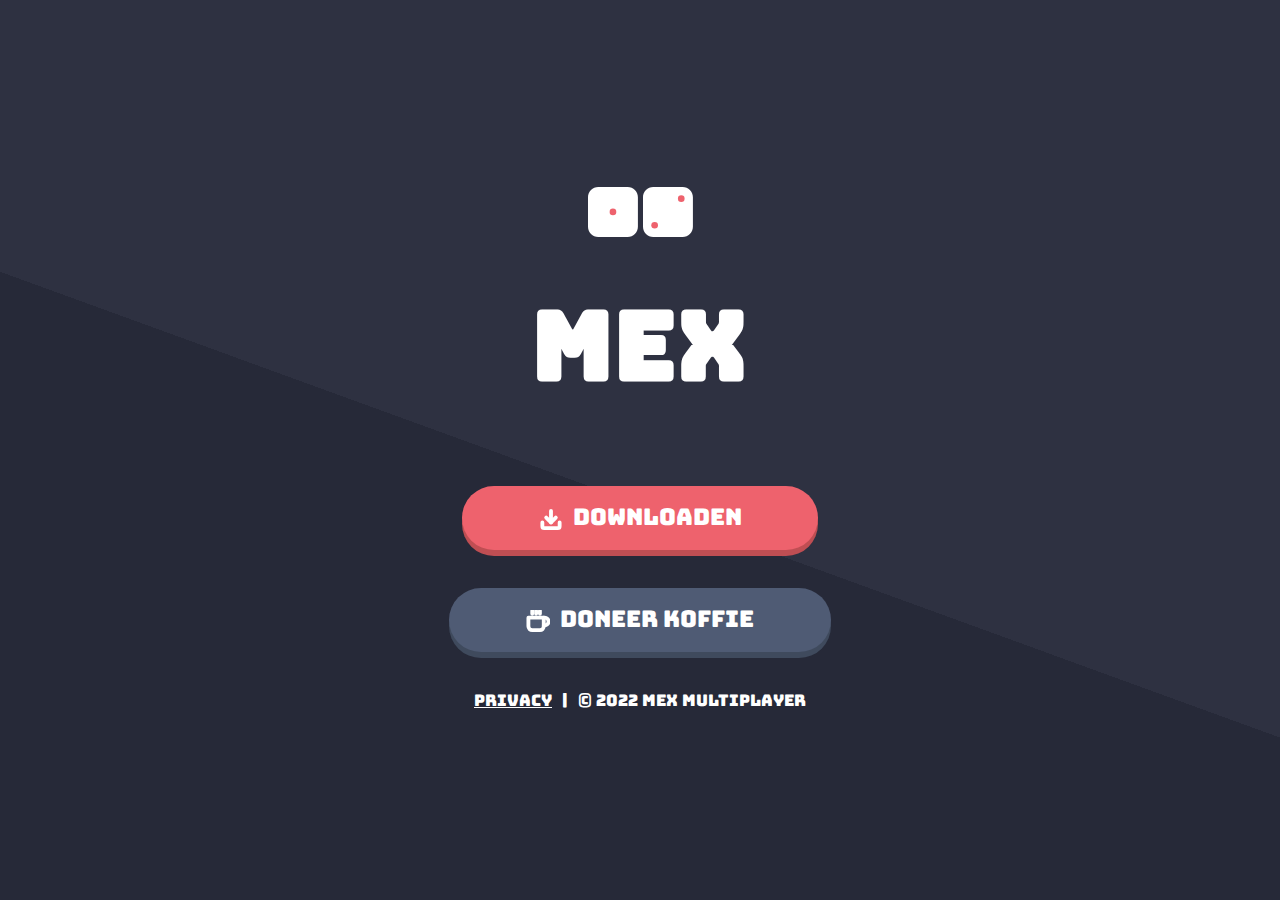
==== index.html @ 6d186723 "Initial commit" ====
<!DOCTYPE html>
<html lang="en">

<head>
    <meta charset="UTF-8">
    <meta http-equiv="X-UA-Compatible" content="IE=edge">
    <meta name="viewport" content="width=device-width, initial-scale=1.0">
    <link rel="apple-touch-icon" sizes="180x180" href="/favicon/apple-touch-icon.png">
    <link rel="icon" type="image/png" sizes="32x32" href="/favicon/favicon-32x32.png">
    <link rel="icon" type="image/png" sizes="16x16" href="/favicon/favicon-16x16.png">
    <link rel="manifest" href="/favicon/site.webmanifest">
    <link rel="mask-icon" href="/favicon/safari-pinned-tab.svg" color="#2e3141">
    <link rel="shortcut icon" href="/favicon/favicon.ico">
    <meta name="msapplication-TileColor" content="#2e3141">
    <meta name="msapplication-config" content="/favicon/browserconfig.xml">
    <meta name="theme-color" content="#2e3141">
    <link rel="stylesheet" href="/style/style.min.css">
    <title>Mexen</title>
    <meta name="apple-itunes-app" content="app-id=1609786356, app-argument=https://apps.apple.com/nl/app/mex-multiplayer/id1609786356">
</head>

<body>
    <main>
        <div>
            <div class="container mb-2">
                <img src="/icons/one.svg" width="50" height="50" alt="Dobbelsteen één">
                <img src="/icons/two.svg" width="50" height="50" alt="Dobbelsteen twee">
            </div>

            <h1>Mex</h1>

            <div class="container">
                <div class="arrow-wrapper">
                    <span>Klik op mij!</span>
                    <img src="/icons/arrow.svg" width="100" height="100" alt="Pijl">
                </div>

                <a target="_blank" href="https://apps.apple.com/nl/app/mex-multiplayer/id1609786356" class="button button--secondary">
                    <i data-feather="download"></i>Downloaden
                </a>
                <a target="_blank" href="https://www.buymeacoffee.com/mexmultiplayer" class="button mt-2">
                    <i data-feather="coffee"></i>Doneer koffie
                </a>
            </div>

            <div class="container">
                <ul class="copyright">
                    <li>
                        <a href="/#privacy" data-modal="modal-privacy">Privacy</a>
                    </li>
                    <li>
                        <span>|</span>
                    </li>
                    <li>
                        <span>&copy; 2022 Mex Multiplayer</span>
                    </li>
                </ul>

            </div>
        </div>

        <div class="modal" id="modal-privacy">
            <!-- <div class="modal-bg modal-exit"></div> -->
            <div class="modal-container">
              <h2>Privacy</h1>

                <p>
                    K. Dekker built the Mex Multiplayer app as
                    a Free app. This SERVICE is provided by
                    K. Dekker at no cost and is intended for use as
                    is.
                </p>
                <p>
                    This page is used to inform visitors regarding my
                    policies with the collection, use, and disclosure of Personal
                    Information if anyone decided to use my Service.
                </p>
                <p>
                    If you choose to use my Service, then you agree to
                    the collection and use of information in relation to this
                    policy. The Personal Information that I collect is
                    used for providing and improving the Service. I will not use or share your information with
                    anyone except as described in this Privacy Policy.
                </p>
                <p>
                    The terms used in this Privacy Policy have the same meanings
                    as in our Terms and Conditions, which are accessible at
                    Mex Multiplayer unless otherwise defined in this Privacy Policy.
                </p>
                <p><strong>Information Collection and Use</strong></p> <p>
                    For a better experience, while using our Service, I
                    may require you to provide us with certain personally
                    identifiable information, including but not limited to Names. The information that
                    I request will be retained on your device and is not collected by me in any way.
                </p> <div><p>
                    The app does use third-party services that may collect
                    information used to identify you.
                    </p> <p>
                    Link to the privacy policy of third-party service providers used
                    by the app
                    </p> <ul>
                        <li><a href="https://expo.io/privacy" target="_blank" rel="noopener noreferrer">Expo</a></li>
                        <li><a href="https://www.revenuecat.com/privacy" target="_blank" rel="noopener noreferrer">RevenueCat</a></li>
                    </ul>
                </div> <p><strong>Log Data</strong></p> <p>
                    I want to inform you that whenever you
                    use my Service, in a case of an error in the app
                    I collect data and information (through third-party
                    products) on your phone called Log Data. This Log Data may
                    include information such as your device Internet Protocol
                    (“IP”) address, device name, operating system version, the
                    configuration of the app when utilizing my Service,
                    the time and date of your use of the Service, and other
                    statistics.
                </p> <p><strong>Cookies</strong></p> <p>
                    Cookies are files with a small amount of data that are
                    commonly used as anonymous unique identifiers. These are sent
                    to your browser from the websites that you visit and are
                    stored on your device's internal memory.
                </p> <p>
                    This Service does not use these “cookies” explicitly. However,
                    the app may use third-party code and libraries that use
                    “cookies” to collect information and improve their services.
                    You have the option to either accept or refuse these cookies
                    and know when a cookie is being sent to your device. If you
                    choose to refuse our cookies, you may not be able to use some
                    portions of this Service.
                </p> <p><strong>Service Providers</strong></p> <p>
                    I may employ third-party companies and
                    individuals due to the following reasons:
                </p> <ul><li>To facilitate our Service;</li> <li>To provide the Service on our behalf;</li> <li>To perform Service-related services; or</li> <li>To assist us in analyzing how our Service is used.</li></ul> <p>
                    I want to inform users of this Service
                    that these third parties have access to their Personal
                    Information. The reason is to perform the tasks assigned to
                    them on our behalf. However, they are obligated not to
                    disclose or use the information for any other purpose.
                </p> <p><strong>Security</strong></p> <p>
                    I value your trust in providing us your
                    Personal Information, thus we are striving to use commercially
                    acceptable means of protecting it. But remember that no method
                    of transmission over the internet, or method of electronic
                    storage is 100% secure and reliable, and I cannot
                    guarantee its absolute security.
                </p> <p><strong>Links to Other Sites</strong></p> <p>
                    This Service may contain links to other sites. If you click on
                    a third-party link, you will be directed to that site. Note
                    that these external sites are not operated by me.
                    Therefore, I strongly advise you to review the
                    Privacy Policy of these websites. I have
                    no control over and assume no responsibility for the content,
                    privacy policies, or practices of any third-party sites or
                    services.
                </p> <p><strong>Children’s Privacy</strong></p> <div><p>
                    These Services do not address anyone under the age of 13.
                    I do not knowingly collect personally
                    identifiable information from children under 13 years of age. In the case
                    I discover that a child under 13 has provided
                    me with personal information, I immediately
                    delete this from our servers. If you are a parent or guardian
                    and you are aware that your child has provided us with
                    personal information, please contact me so that
                    I will be able to do the necessary actions.
                    </p></div> <!----> <p><strong>Changes to This Privacy Policy</strong></p> <p>
                    I may update our Privacy Policy from
                    time to time. Thus, you are advised to review this page
                    periodically for any changes. I will
                    notify you of any changes by posting the new Privacy Policy on
                    this page.
                </p> 
                <p>This policy is effective as of 2022-04-10</p>
                <p>Last update: 2022-11-16</p>
                
                <p><strong>Contact Us</strong></p> <p>
                    If you have any questions or suggestions about my
                    Privacy Policy, do not hesitate to contact me at mex.multiplayer@gmail.com.
                </p> <p>This privacy policy page was created at <a href="https://privacypolicytemplate.net" target="_blank" rel="noopener noreferrer">privacypolicytemplate.net </a>and modified/generated by <a href="https://app-privacy-policy-generator.nisrulz.com/" target="_blank" rel="noopener noreferrer">App Privacy Policy Generator</a></p>

              <button class="modal-close modal-exit">X</button>
            </div>
          </div>
    </main>

    <script src="scripts/feather.min.js"></script>

    <script>
        feather.replace();

        const modals = document.querySelectorAll("[data-modal]");

        modals.forEach(function (trigger) {
            trigger.addEventListener("click", function (event) {
                event.preventDefault();
                const modal = document.getElementById(trigger.dataset.modal);

                modal.classList.add("open");
                const exits = modal.querySelectorAll(".modal-exit");
                exits.forEach(function (exit) {
                    exit.addEventListener("click", function (event) {
                        event.preventDefault();
                        closeModal();
                    });
                });
            });
        });

        if (window.location.hash === '#privacy') {
            // open privacy modal
            const privacyModal = document.getElementById('modal-privacy');
            console.log(privacyModal);
            privacyModal.classList.add('open');

        }


        function closeModal() {
            document.querySelector('.modal').classList.remove('open');
        }

    </script>
</body>

</html>
---- style/style.min.css ----
@import url(https://fonts.googleapis.com/css2?family=Bungee&family=Shadows+Into+Light&display=swap);@import "helpers.css";@import "buttons.css";@import "modal.css";:root{--background-color:#2e3141;--primary-color:#4f5b74;--primary-color-dark:#3f4a5d;--secondary-color:#ee626d;--secondary-color-dark:#bf4e53;--white:#fff;--font-size-text:1.2rem;--font-size-text-xs:1.1rem;--font-size-h1:5rem;--font-family:'Bungee'}*{margin:0;padding:0;box-sizing:border-box;font-size:var(--font-size-text);font-family:var(--font-family);appearance:var(--secondary-color)}body,html{width:100%;height:100%}body{background:var(--background-color);background:linear-gradient(20deg,rgba(38,41,56,1) 46%,rgba(46,49,65,1) 46%,rgba(46,49,65,1) 100%);position:relative}a{color:#fff}main{width:100%;height:100%;display:flex;justify-content:center;align-items:center}footer{background-color:var(--background-color)}h1{text-align:center;margin-bottom:4rem;color:var(--white);font-size:var(--font-size-h1)}.container{max-width:500px;text-align:center;position:relative}.arrow-wrapper{position:absolute;top:-110px;right:-30px;animation:fade-in;animation-duration:2s;animation-delay:5s;animation-fill-mode:forwards;visibility:0;opacity:0}.arrow-wrapper>span{position:absolute;top:-10px;right:-70px;transform:rotate(12deg);font-family:'Shadows Into Light';color:var(--white);animation-name:grow;animation-iteration-count:infinite;animation-duration:1s;animation-timing-function:ease-in-out}@keyframes fade-in{0%{visibility:1;opacity:0}100%{visibility:1;opacity:1}}@keyframes grow{0%{transform:rotate(20deg) scale(1)}50%{transform:rotate(20deg) scale(1.05)}100%{transform:rotate(20deg) scale(1)}}.copyright{margin-top:30px;color:#fff;list-style:none;display:flex;font-size:14px;flex-flow:wrap;justify-content:center}.copyright li{margin:0 5px}.copyright li span{font-size:16px}.copyright li a{font-size:16px}@media only screen and (max-width:767px){*{font-size:var(--font-size-text-xs)}.arrow-wrapper{display:none}}
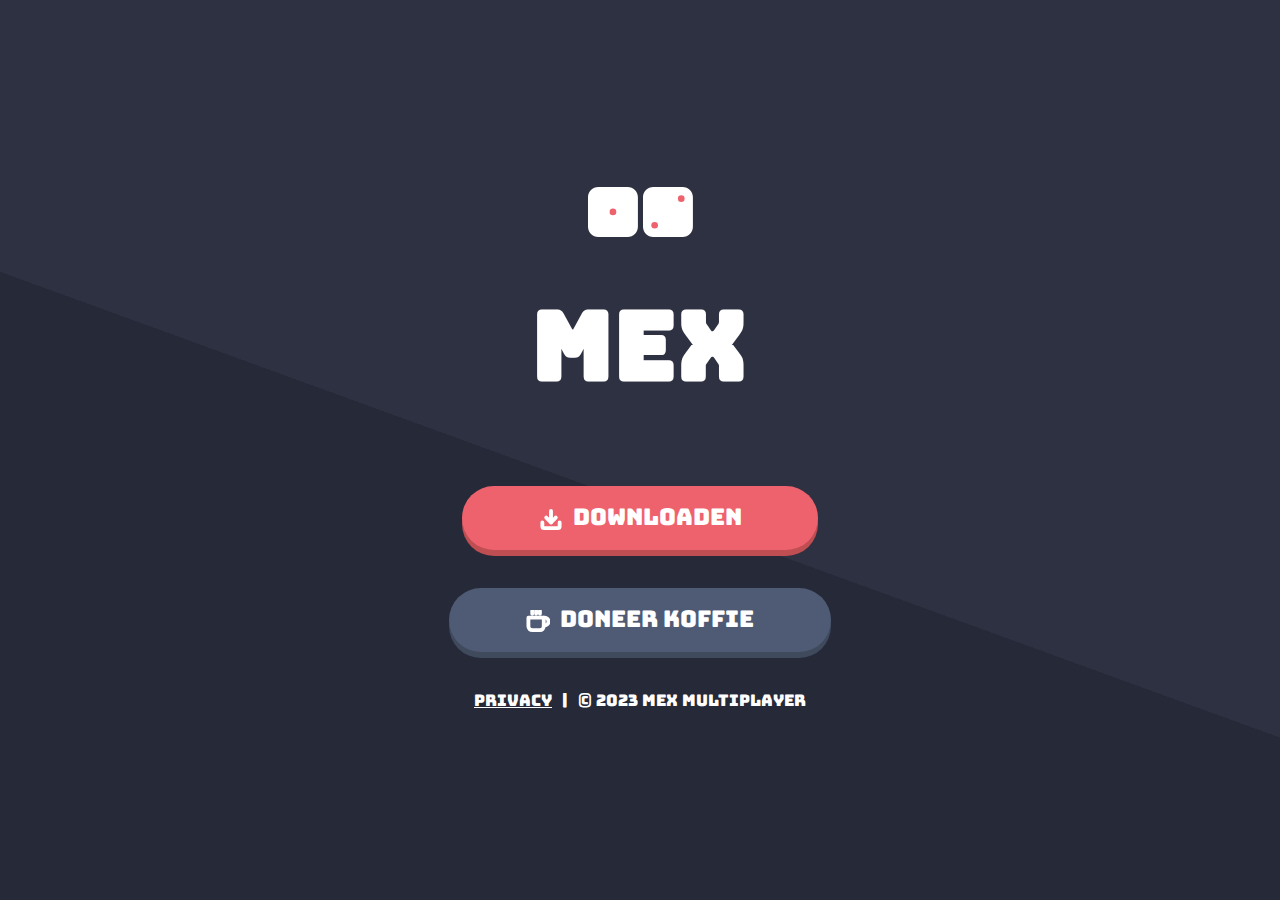
==== commit 2b90aa3c: "Update year socket + remove console log" ====
--- a/index.html
+++ b/index.html
@@ -52,7 +52,7 @@
                         <span>|</span>
                     </li>
                     <li>
-                        <span>&copy; 2022 Mex Multiplayer</span>
+                        <span>&copy; 2023 Mex Multiplayer</span>
                     </li>
                 </ul>
 
@@ -206,7 +206,6 @@
         if (window.location.hash === '#privacy') {
             // open privacy modal
             const privacyModal = document.getElementById('modal-privacy');
-            console.log(privacyModal);
             privacyModal.classList.add('open');
 
         }
